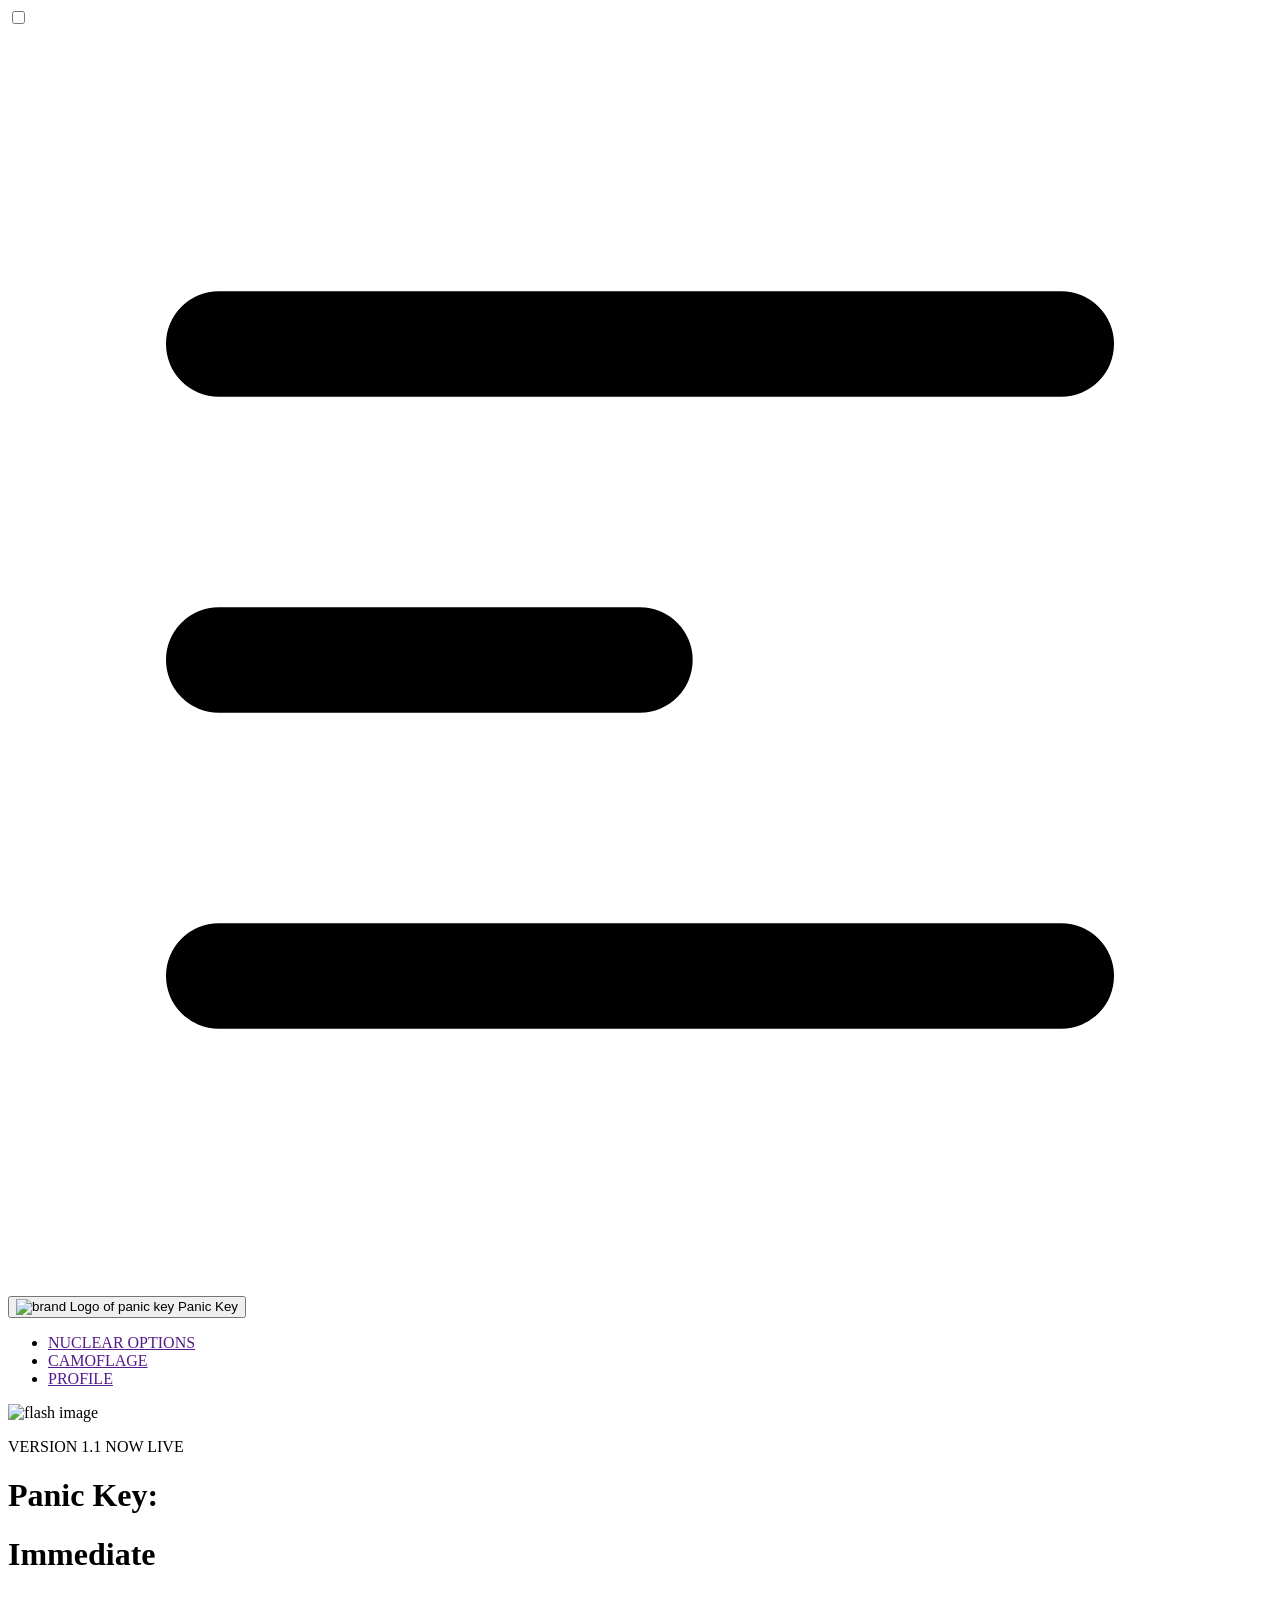
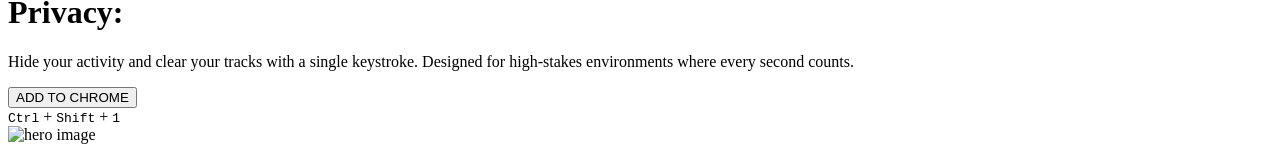
==== abba-nhi-maanenge-mvp/landingPage.html @ 58f5edda "landing page add" ====
<!DOCTYPE html>
<html lang="en">
<head>
    <meta charset="UTF-8">
    <meta name="viewport" content="width=device-width, initial-scale=1.0">
    <title>Abba Nhi Maanenge</title>
    <link rel="stylesheet" href="landing.css">
    <link rel="preconnect" href="https://fonts.googleapis.com">
<link rel="preconnect" href="https://fonts.gstatic.com" crossorigin>
<link href="https://fonts.googleapis.com/css2?family=Sekuya&display=swap" rel="stylesheet">
</head>
<body class="bg-white">
    <div class="max-lg:collapse bg-base-200  shadow-sm w-full ">
  <input id="navbar-1-toggle" class="peer hidden" type="checkbox" />
  <label for="navbar-1-toggle" class="fixed inset-0 hidden max-lg:peer-checked:block"></label>
  <div class="collapse-title navbar">
    <div class="navbar-start">
      <label for="navbar-1-toggle" class="btn btn-ghost lg:hidden">
        <svg xmlns="http://www.w3.org/2000/svg" class="h-5 w-5" fill="none" viewBox="0 0 24 24" stroke="currentColor"><path stroke-linecap="round" stroke-linejoin="round" stroke-width="2" d="M4 6h16M4 12h8m-8 6h16" /></svg>
      </label>
      <button class="btn btn-ghost text-xl text-[#E11D48]">
        <img src="./landingPageImage/shield.png" alt="brand Logo of panic key">
        Panic Key</button>
    </div>
    <div class="navbar-end hidden lg:flex">
      <ul class="menu menu-horizontal px-1">
        <li>
            <a href="">NUCLEAR OPTIONS</a>
        </li>
        <li>
            <a href="">CAMOFLAGE</a>
        </li>
        <li>
            <a href="">PROFILE</a>
        </li>
      </ul>
    </div>
  </div>
</div>

<!-- Hero Section -->

<div class="grid grid-cols-2 bg-base-200 p-6">
    <!-- first row -->
     <div class="flex flex-col gap-5 p-4">
         <div class="flex gap-5 bg-[#FFEDEC]  items-center rounded-full border border-[#FFB3B6] p-2 w-[35%]">
        <img src="./landingPageImage/flash.png" alt="flash image" width="15px">
        <p class="text-[#E11D48] font-extrabold text-xs tracking-widest">VERSION 1.1  NOW LIVE</p>
      </div>
       <div>
          <h1 class="text-7xl font-bold">Panic Key:</h1>
          <h1 class="text-7xl font-bold text-[#E11D48]">Immediate</h1>
          <h1 class="text-7xl font-bold text-[#E11D48]">Privacy:</h1>
        </div>
        <div class="w-[65%]">
            <p class="">
                Hide your activity and clear your tracks with a single keystroke. Designed for high-stakes environments where every second counts.
            </p>
        </div>
        <div class="flex gap-8">
            <button class="btn bg-[#E11D48] text-white p-6">ADD TO CHROME</button>
            <div class="flex items-center gap-4">
                <kbd class="kbd kbd-xl p-6 shadow-lg shadow-base-400">Ctrl</kbd>
                 +
                 <kbd class="kbd kbd-xl p-6 shadow-lg shadow-base-400">Shift</kbd>
                 +
                <kbd class="kbd kbd-xl p-6 shadow-lg shadow-base-400">1</kbd>
            </div>
        </div>
     </div>

     <!-- second row -->
     <div>
        <img src="./landingPageImage/stitch_panic_switcher/screen.png" alt="hero image">
     </div>
</div>


</body>
</html>
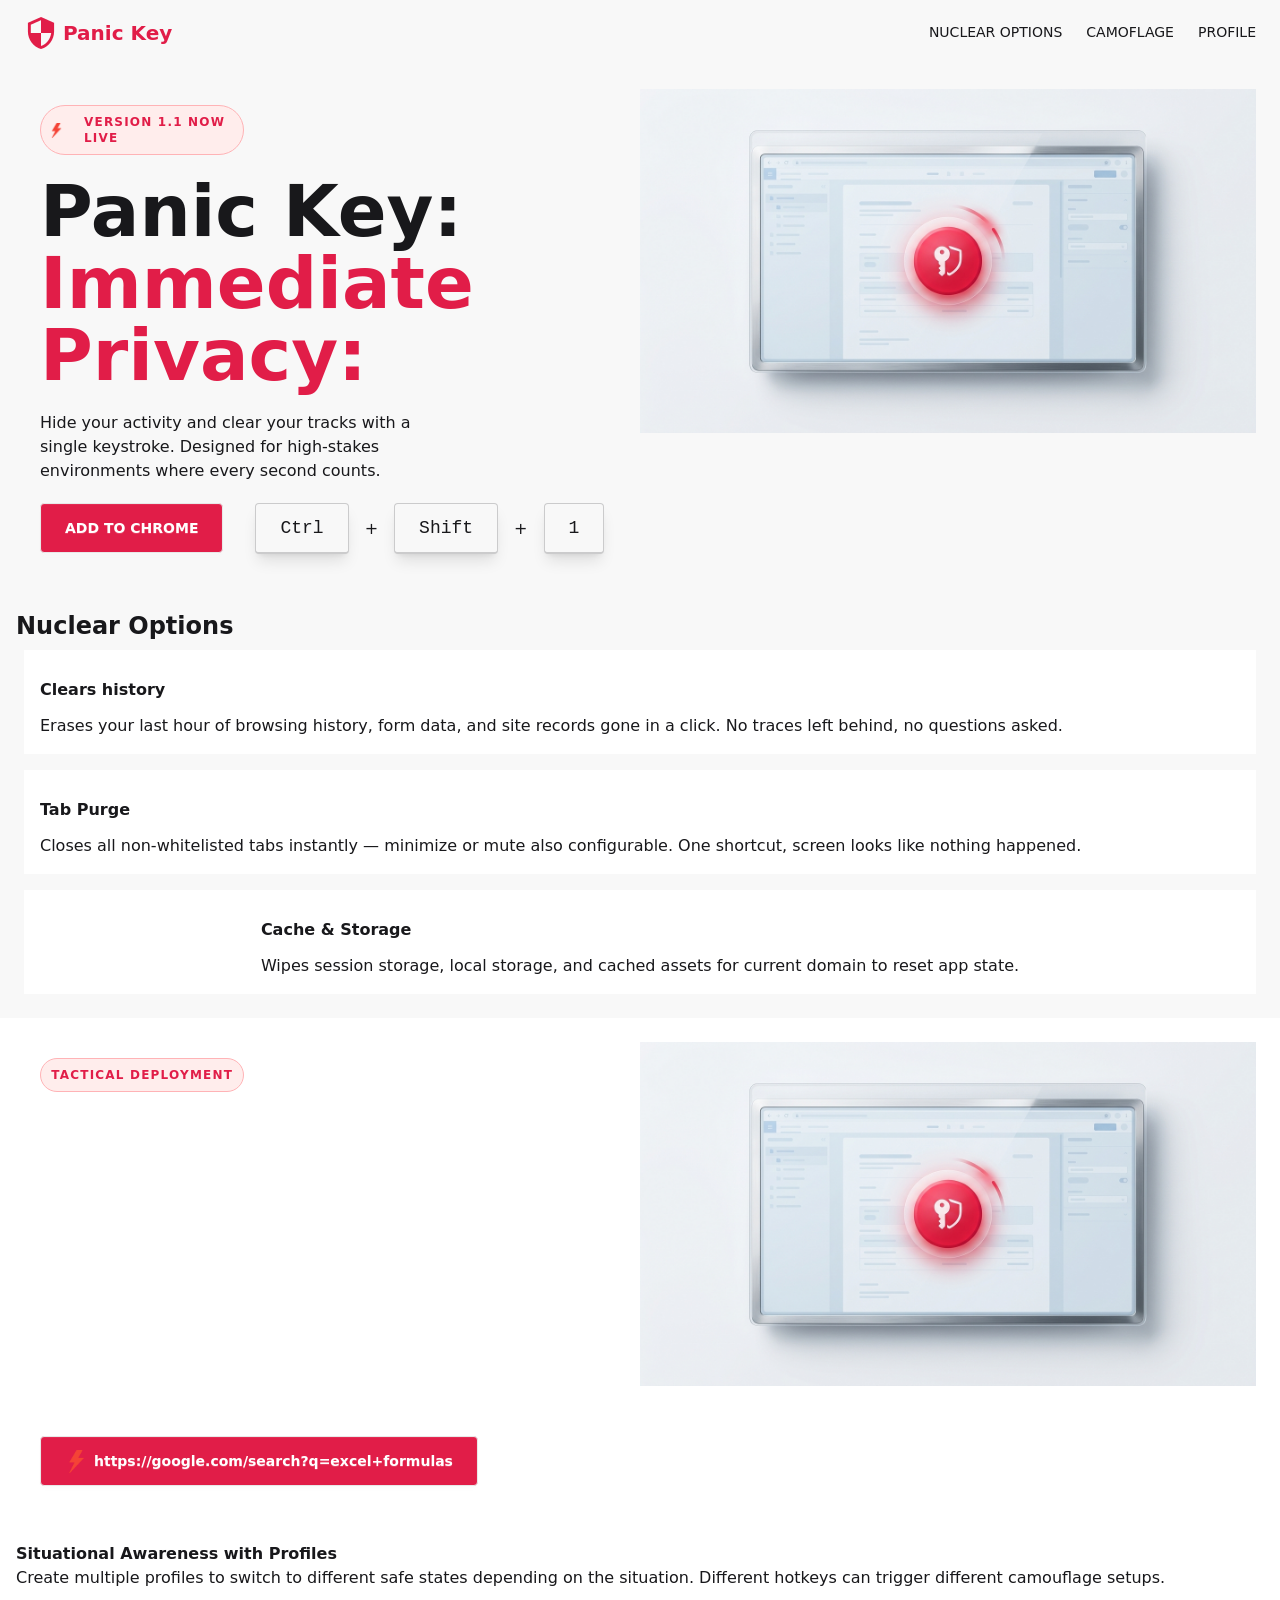
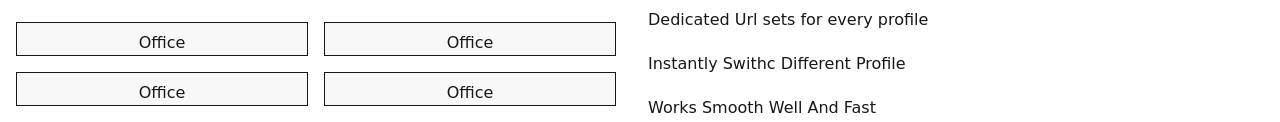
==== commit 47609a99: "landing page add" ====
--- a/abba-nhi-maanenge-mvp/landingPage.html
+++ b/abba-nhi-maanenge-mvp/landingPage.html
@@ -10,7 +10,7 @@
 <link href="https://fonts.googleapis.com/css2?family=Sekuya&display=swap" rel="stylesheet">
 </head>
 <body class="bg-white">
-    <div class="max-lg:collapse bg-base-200  shadow-sm w-full ">
+    <div class="max-lg:collapse bg-base-200 border-b border-[#BE0037]  shadow-sm w-full ">
   <input id="navbar-1-toggle" class="peer hidden" type="checkbox" />
   <label for="navbar-1-toggle" class="fixed inset-0 hidden max-lg:peer-checked:block"></label>
   <div class="collapse-title navbar">
@@ -75,6 +75,166 @@
      </div>
 </div>
 
+<!-- Nuclear Options section starts here -->
+
+<div class="bg-base-200  p-4">
+    <!-- first row -->
+     <div>
+        <h2 class="font-bold text-2xl">Nuclear Options</h2>
+     </div>
+ 
+     <!-- second row -->
+     <div class="grid grid-cols-3 p-2 gap-4">
+        <!-- row items -->
+         
+        <div class="flex  items-center bg-white border-[#FFB3B6] border-2
+                      p-4">
+            <!-- centered align container -->
+             <div id="centerbox" class="flex flex-col gap-3">
+                <!-- item image -->
+                <div>
+                    <img src="./landingPageImage/history.png" alt="">
+                </div>
+                <!-- option tagline -->
+                <div class="font-semibold">Clears history</div>
+                <!-- option tagline description -->
+                 <div>
+                   Erases your last hour of browsing  history, form data, and site records  gone in a click. No traces left behind, no questions asked.
+                 </div>
+             </div>
+
+             
+            </div>
+
+             <div class="flex  items-center bg-white border-[#FFB3B6] border-2
+                      p-4">
+            <!-- centered align container -->
+             <div id="centerbox" class="flex flex-col gap-3">
+                <!-- item image -->
+                <div>
+                    <img src="./landingPageImage/eradicate.png" alt="">
+                </div>
+                <!-- option tagline -->
+                <div class="font-semibold">Tab Purge</div>
+                <!-- option tagline description -->
+                 <div>
+                 Closes all non-whitelisted tabs instantly — minimize or mute also configurable.
+                 One shortcut, screen looks like nothing happened.
+                 </div>
+             </div>
+
+             
+            </div>
+
+             <div class="flex justify-center items-center bg-white border-[#FFB3B6] border-2
+                      p-4">
+            <!-- centered align container -->
+             <div id="centerbox" class="flex flex-col gap-3">
+                <!-- item image -->
+                <div>
+                    <img src="./landingPageImage/data-cleaning (1).png" alt="">
+                </div>
+                <!-- option tagline -->
+                <div class="font-semibold">Cache & Storage</div>
+                <!-- option tagline description -->
+                 <div>
+                   Wipes session storage, local storage, and cached assets for current domain to reset app state.
+                 </div>
+             </div>
+
+             
+            </div>
+
+     </div>
+</div>
+
+
+<!-- another section -->
+
+<div class="grid grid-cols-2 bg-black p-6">
+    <!-- first row -->
+     <div class="flex flex-col gap-5 p-4">
+         <div class="flex gap-5 bg-[#FFEDEC] justify-center  items-center rounded-full border border-[#FFB3B6] p-2 w-[35%]">
+        <p class="text-[#E11D48] font-extrabold text-xs tracking-widest">TACTICAL DEPLOYMENT</p>
+      </div>
+       <div>
+          <h1 class="text-7xl font-bold text-white">Camouflage Mode</h1>
+          </div>
+        <div class="w-[65%]">
+            <p class="text-white text-xl -tracking-tight">
+               Instantly replaces your entire session with a pre-set 'Safe Profile'—educational sites, documentation, or news—masking the true intent of your session in milliseconds.
+            </p>
+        </div>
+        <div class="flex gap-8">
+            <button class="btn bg-[#E11D48] text-white p-6">
+                <img src="./landingPageImage/flash.png" alt="" width="23px">
+                <p>https://google.com/search?q=excel+formulas</p>
+            </button>
+        </div>
+     </div>
+
+     <!-- second row -->
+     <div>
+        <img src="./landingPageImage/stitch_panic_switcher/screen.png" alt="hero image">
+     </div>
+</div>
+
+
+<!-- swithc to different profile -->
+
+<div class="p-4">
+    <h1 class="text-4xl font-semibold">Situational Awareness with Profiles</h1>
+    <p>Create multiple profiles to switch to different safe states depending on the situation. Different hotkeys can trigger different camouflage setups.</p>
+</div>
+
+<!-- main grid -->
+<div class="grid grid-cols-2 gap-4 bg-gray-500">
+    <!-- first row -->
+    <div class="grid grid-cols-2 gap-4 p-4">
+       
+        <!-- item one -->
+         <div class="flex justify-center items-center bg-base-200 border border-base-400 h-52">
+            <div class="flex flex-col gap-2">
+                <img src="./landingPageImage/eradicate.png" alt="">
+                <p>Office</p>
+            </div>
+         </div>
+
+
+           <div class="flex justify-center items-center bg-base-200 border border-base-400">
+            <div class="flex flex-col gap-2">
+                <img src="./landingPageImage/eradicate.png" alt="">
+                <p>Office</p>
+            </div>
+         </div>
+
+
+           <div class="flex justify-center items-center bg-base-200 border border-base-400 h-52">
+            <div class="flex flex-col gap-2">
+                <img src="./landingPageImage/eradicate.png" alt="">
+                <p>Office</p>
+            </div>
+         </div>
+
+
+           <div class="flex justify-center items-center bg-base-200 border border-base-400">
+            <div class="flex flex-col gap-2">
+                <img src="./landingPageImage/eradicate.png" alt="">
+                <p>Office</p>
+            </div>
+         </div>
+
+    </div>
+
+    <!-- second row -->
+     <div class="flex flex-col justify-center">
+        <div class="flex flex-col gap-5">
+           <p>Dedicated Url sets for every profile</p>
+           <p>Instantly Swithc Different Profile</p>
+           <p>Works Smooth Well And Fast</p>
+        </div>
+     </div>
+</div>
 
 </body>
 </html>
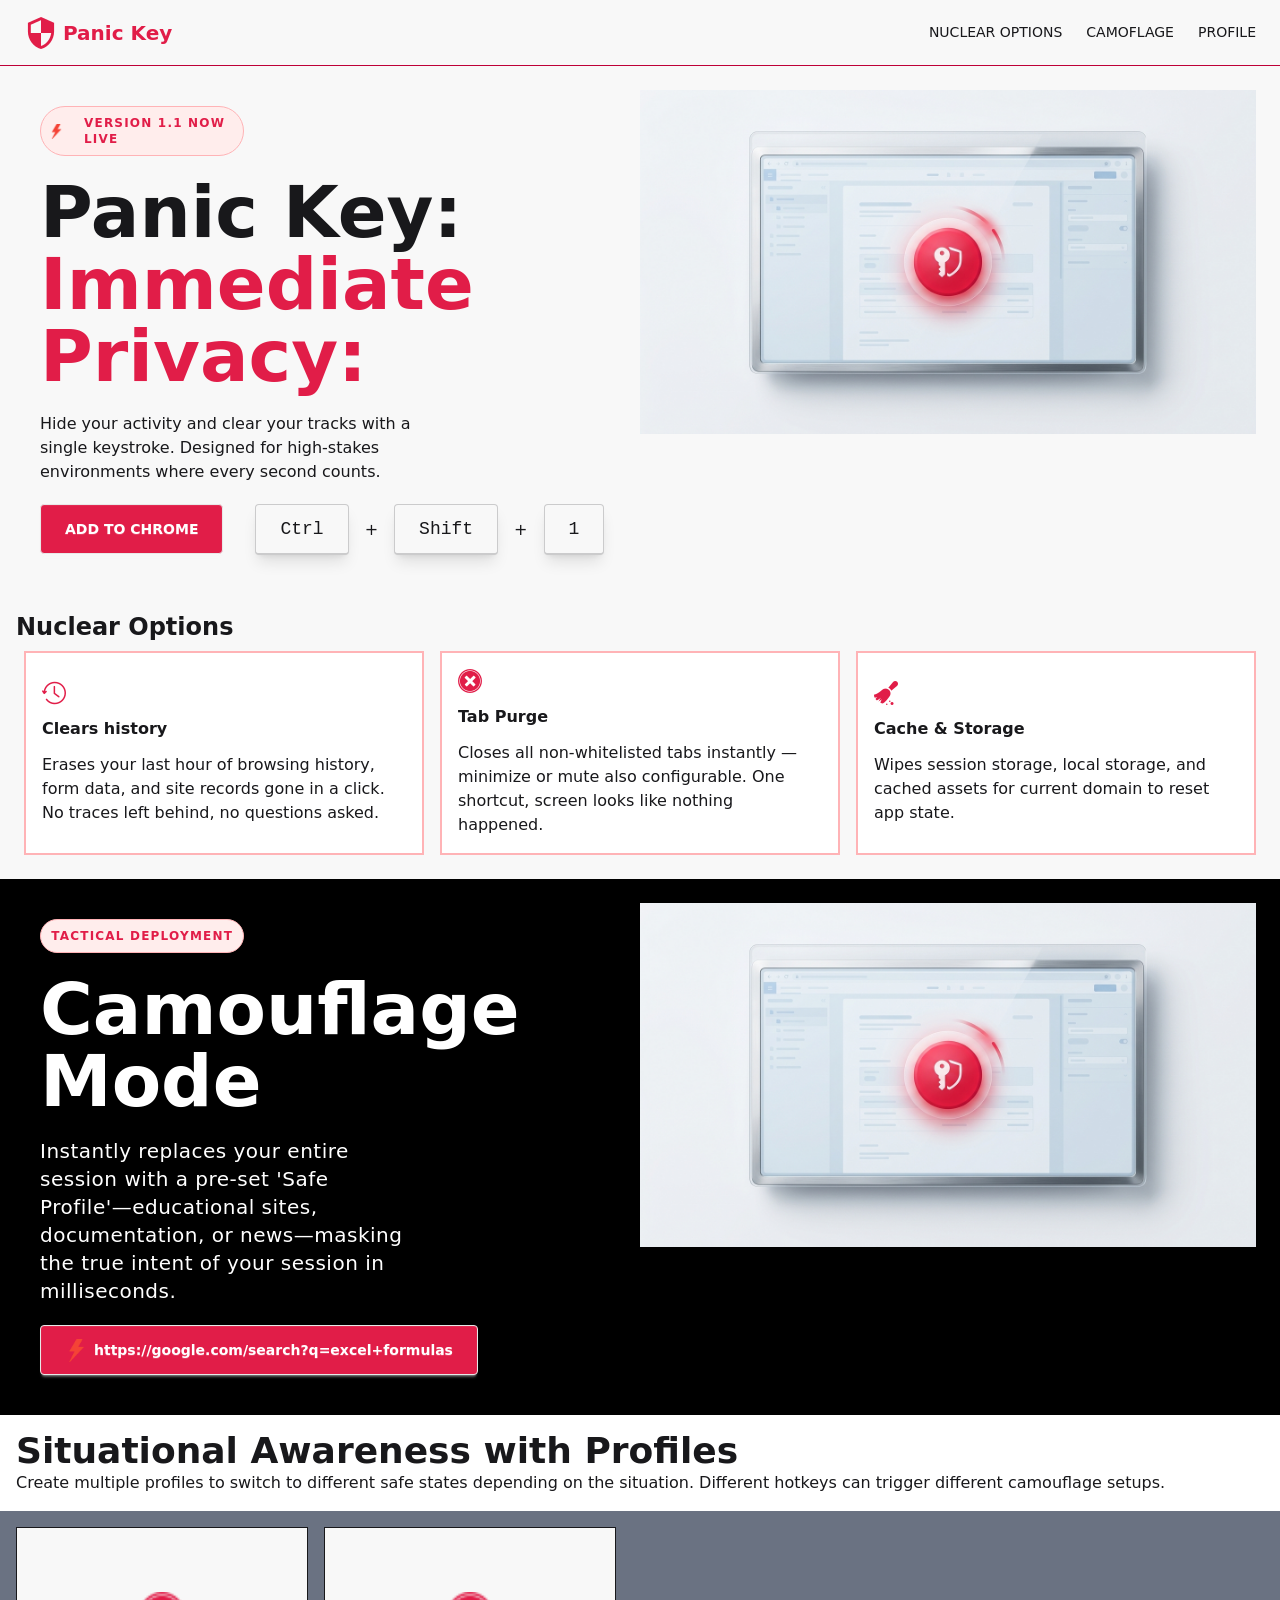
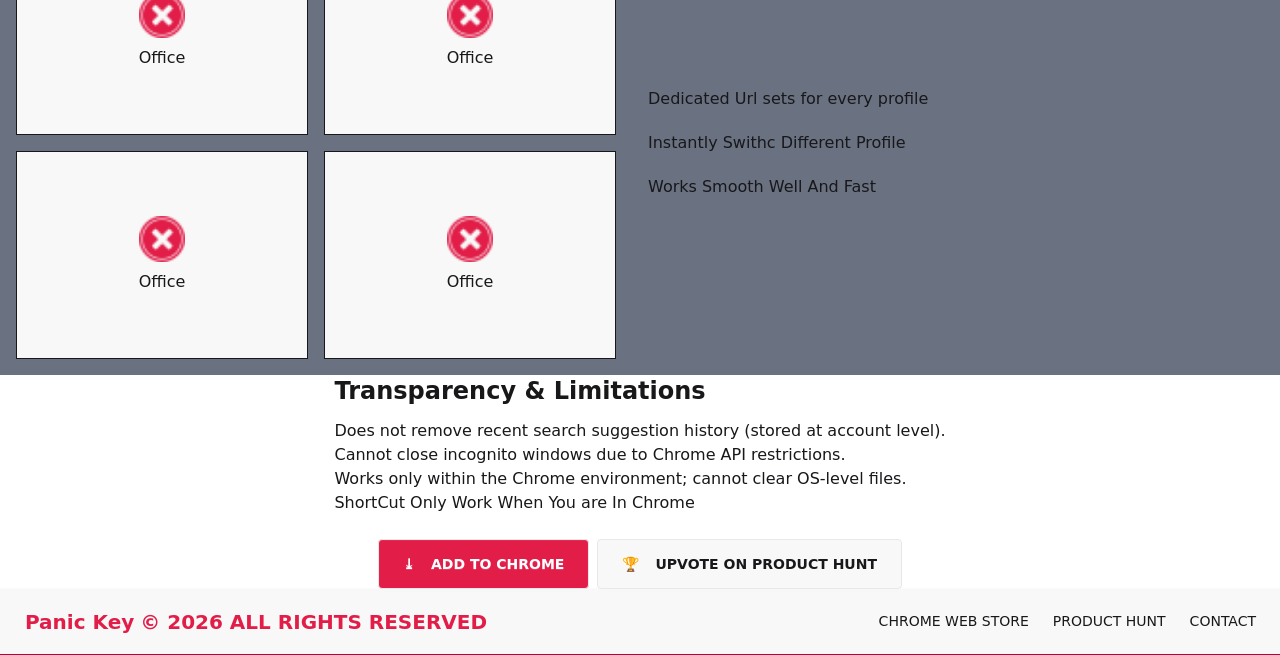
==== commit 1cb3a6fb: "All section Add" ====
--- a/abba-nhi-maanenge-mvp/landingPage.html
+++ b/abba-nhi-maanenge-mvp/landingPage.html
@@ -44,7 +44,7 @@
     <!-- first row -->
      <div class="flex flex-col gap-5 p-4">
          <div class="flex gap-5 bg-[#FFEDEC]  items-center rounded-full border border-[#FFB3B6] p-2 w-[35%]">
-        <img src="./landingPageImage/flash.png" alt="flash image" width="15px">
+        <img src="./landingPageImage/flash.png" class="animate-bounce" alt="flash image" width="15px">
         <p class="text-[#E11D48] font-extrabold text-xs tracking-widest">VERSION 1.1  NOW LIVE</p>
       </div>
        <div>
@@ -60,11 +60,11 @@
         <div class="flex gap-8">
             <button class="btn bg-[#E11D48] text-white p-6">ADD TO CHROME</button>
             <div class="flex items-center gap-4">
-                <kbd class="kbd kbd-xl p-6 shadow-lg shadow-base-400">Ctrl</kbd>
+                <kbd class="kbd kbd-xl p-6 shadow-lg shadow-base-400 animate-pulse">Ctrl</kbd>
                  +
-                 <kbd class="kbd kbd-xl p-6 shadow-lg shadow-base-400">Shift</kbd>
+                 <kbd class="kbd kbd-xl p-6 shadow-lg shadow-base-400 animate-bounce">Shift</kbd>
                  +
-                <kbd class="kbd kbd-xl p-6 shadow-lg shadow-base-400">1</kbd>
+                <kbd class="kbd kbd-xl p-6 shadow-lg shadow-base-400 animate-pulse">1</kbd>
             </div>
         </div>
      </div>
@@ -236,5 +236,71 @@
      </div>
 </div>
 
+<!-- swithc to different profile section ends here -->
+
+<!-- limitation section starts here -->
+<div class="flex justify-center items-center p-20 border-l-7 border-[#E11D48]">
+  <div class="flex flex-col gap-3">
+    <!-- first row heading -->
+     <h1 class="text-2xl font-extrabold">Transparency & Limitations</h1>
+     <ul class="flex flex-col gap-7">
+        <li>Does not remove recent search suggestion history (stored at account level).</li>
+        <li>Cannot close incognito windows due to Chrome API restrictions.</li>
+        <li>Works only within the Chrome environment; cannot clear OS-level files.</li>
+        <li>ShortCut Only Work When You are In Chrome</li>
+     </ul>
+  </div>
+</div>
+
+<!-- end of limitation section now from here -->
+
+<!-- start of platform display section -->
+<div class="flex justify-center items-center p-20 bg-[#000000]">
+  <div class="flex flex-col gap-11">
+    <!-- first row heading -->
+     <h1 class="text-5xl font-extrabold text-white">Ready To Secure Your Session</h1>
+     <div class="flex gap-2 justify-center">
+            <button class="btn bg-[#E11D48] text-white p-6 flex gap-4 border"> 
+                 <p class="animate-bounce">&#x2913</p>
+                ADD TO CHROME</button>
+            <button class="btn btn-primary p-6 flex gap-4"> 
+                 <p class="animate-bounce">&#127942</p>
+                UPVOTE ON PRODUCT HUNT</button>
+     </div>
+  </div>
+</div>
+
+
+<!-- copy right section -->
+   <div class="max-lg:collapse bg-base-200 border-b border-[#BE0037]  shadow-sm w-full ">
+  <input id="navbar-1-toggle" class="peer hidden" type="checkbox" />
+  <label for="navbar-1-toggle" class="fixed inset-0 hidden max-lg:peer-checked:block"></label>
+  <div class="collapse-title navbar">
+    <div class="navbar-start">
+      <label for="navbar-1-toggle" class="btn btn-ghost lg:hidden">
+        <svg xmlns="http://www.w3.org/2000/svg" class="h-5 w-5" fill="none" viewBox="0 0 24 24" stroke="currentColor"><path stroke-linecap="round" stroke-linejoin="round" stroke-width="2" d="M4 6h16M4 12h8m-8 6h16" /></svg>
+      </label>
+      <button class="btn btn-ghost text-xl text-[#E11D48]">
+        Panic Key
+    <p>&#169 2026 ALL RIGHTS RESERVED</p>
+    </button>
+    </div>
+    <div class="navbar-end hidden lg:flex">
+      <ul class="menu menu-horizontal px-1">
+        <li>
+            <a href="">CHROME WEB STORE</a>
+        </li>
+        <li>
+            <a href="">PRODUCT HUNT</a>
+        </li>
+        <li>
+            <a href="mailto:focusdreammern@gmail.com">CONTACT</a>
+        </li>
+      </ul>
+    </div>
+  </div>
+</div>
+
+ 
 </body>
 </html>
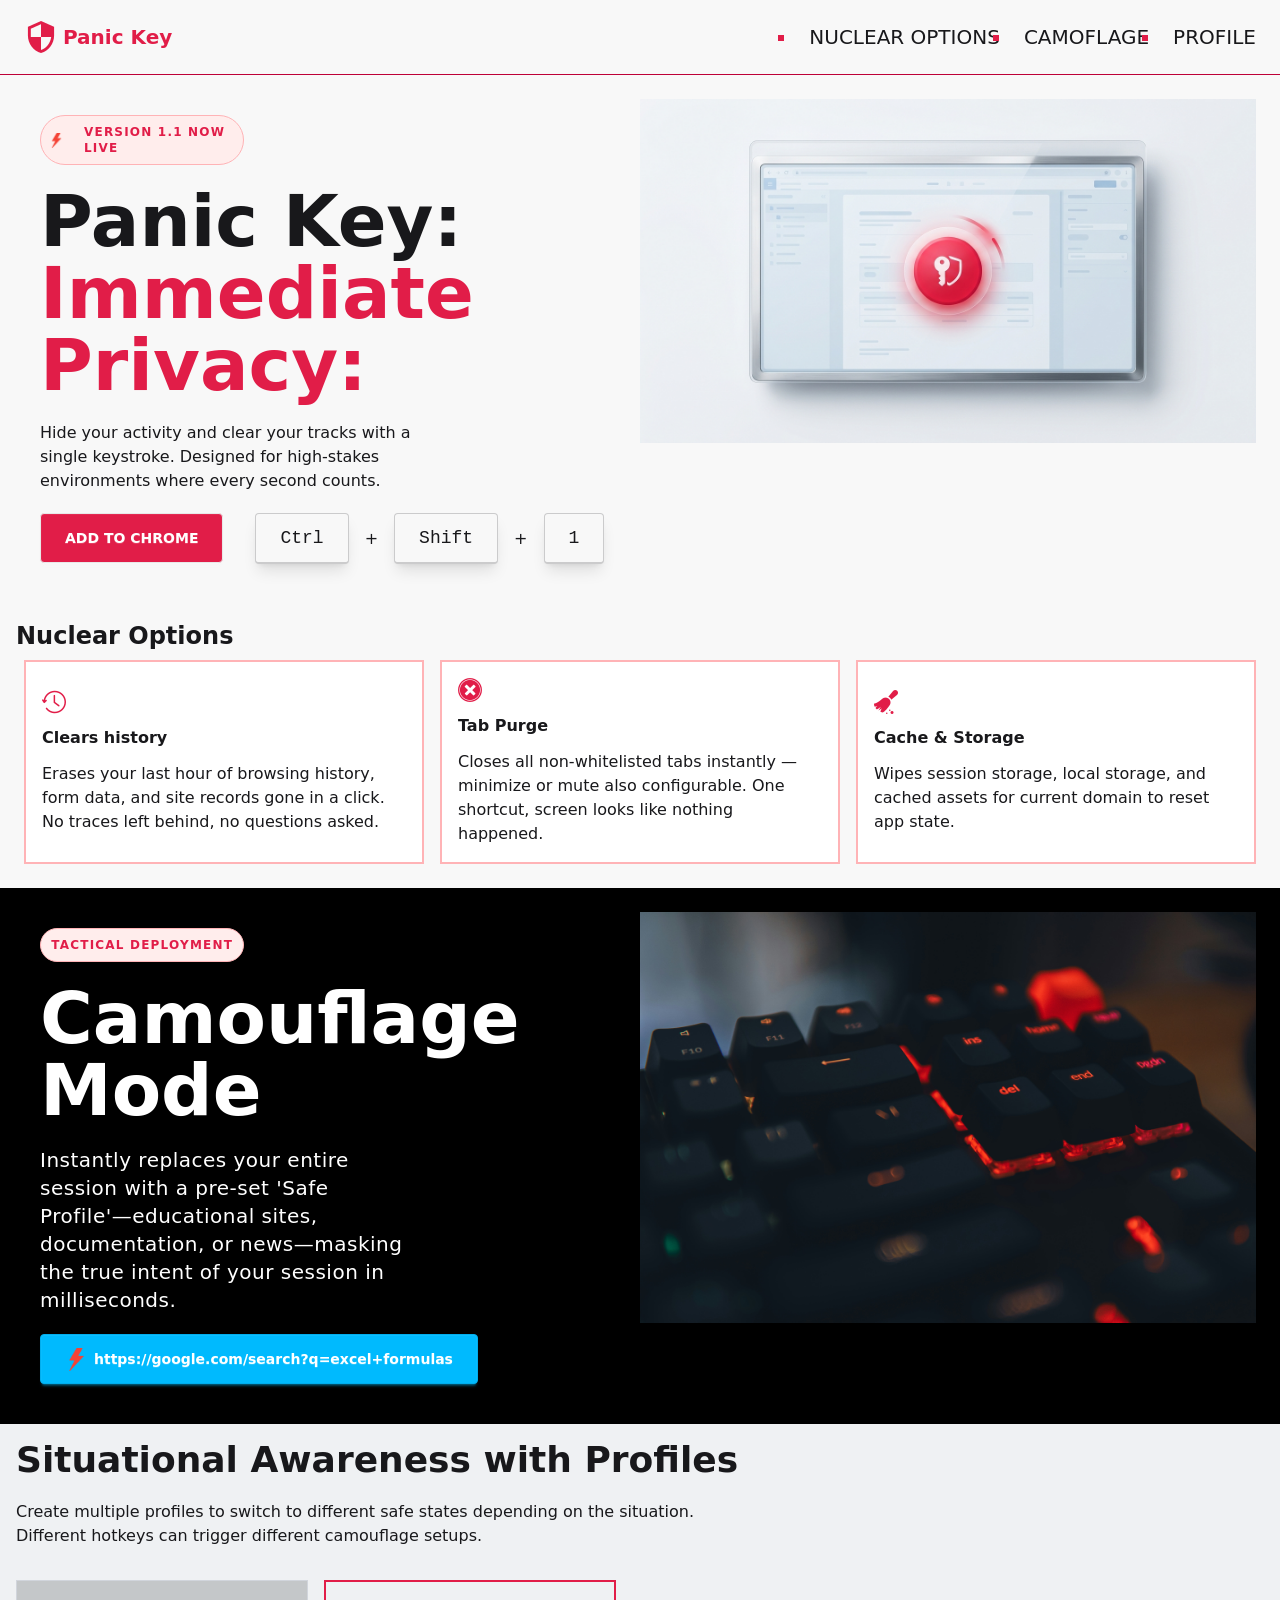
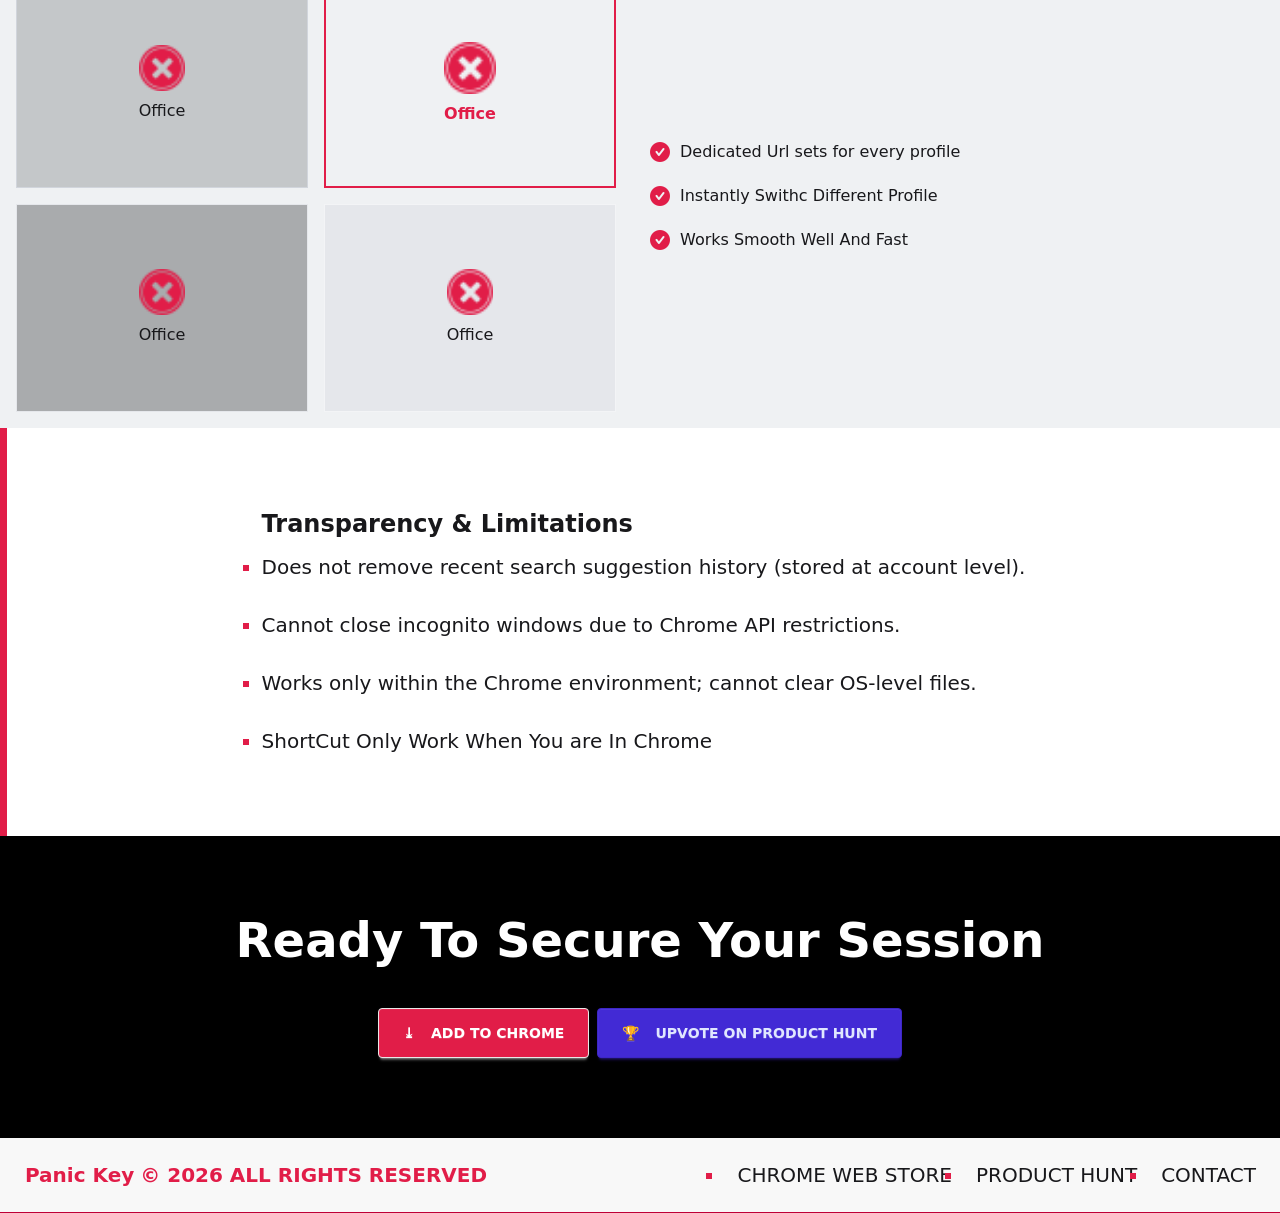
==== commit ccc28da4: "landing page updated" ====
--- a/abba-nhi-maanenge-mvp/landingPage.html
+++ b/abba-nhi-maanenge-mvp/landingPage.html
@@ -9,7 +9,7 @@
 <link rel="preconnect" href="https://fonts.gstatic.com" crossorigin>
 <link href="https://fonts.googleapis.com/css2?family=Sekuya&display=swap" rel="stylesheet">
 </head>
-<body class="bg-white">
+<body class="bg-white scroll-smooth">
     <div class="max-lg:collapse bg-base-200 border-b border-[#BE0037]  shadow-sm w-full ">
   <input id="navbar-1-toggle" class="peer hidden" type="checkbox" />
   <label for="navbar-1-toggle" class="fixed inset-0 hidden max-lg:peer-checked:block"></label>
@@ -25,13 +25,13 @@
     <div class="navbar-end hidden lg:flex">
       <ul class="menu menu-horizontal px-1">
         <li>
-            <a href="">NUCLEAR OPTIONS</a>
-        </li>
-        <li>
-            <a href="">CAMOFLAGE</a>
-        </li>
-        <li>
-            <a href="">PROFILE</a>
+            <a href="#nuclear">NUCLEAR OPTIONS</a>
+        </li>
+        <li>
+            <a href="#camoflage">CAMOFLAGE</a>
+        </li>
+        <li>
+            <a href="#profile">PROFILE</a>
         </li>
       </ul>
     </div>
@@ -77,7 +77,7 @@
 
 <!-- Nuclear Options section starts here -->
 
-<div class="bg-base-200  p-4">
+<div class="bg-base-200  p-4" id="nuclear">
     <!-- first row -->
      <div>
         <h2 class="font-bold text-2xl">Nuclear Options</h2>
@@ -151,7 +151,7 @@
 
 <!-- another section -->
 
-<div class="grid grid-cols-2 bg-black p-6">
+<div class="grid grid-cols-2 bg-black p-6" id="camoflage">
     <!-- first row -->
      <div class="flex flex-col gap-5 p-4">
          <div class="flex gap-5 bg-[#FFEDEC] justify-center  items-center rounded-full border border-[#FFB3B6] p-2 w-[35%]">
@@ -166,7 +166,7 @@
             </p>
         </div>
         <div class="flex gap-8">
-            <button class="btn bg-[#E11D48] text-white p-6">
+            <button class="btn btn-info text-white p-6">
                 <img src="./landingPageImage/flash.png" alt="" width="23px">
                 <p>https://google.com/search?q=excel+formulas</p>
             </button>
@@ -175,25 +175,25 @@
 
      <!-- second row -->
      <div>
-        <img src="./landingPageImage/stitch_panic_switcher/screen.png" alt="hero image">
+        <img src="./landingPageImage/michelle-ding-c7yBhz9XTIs-unsplash.jpg" alt="hero image">
      </div>
 </div>
 
 
 <!-- swithc to different profile -->
 
-<div class="p-4">
+<div class="p-4 bg-[#EFF1F3] flex gap-5 flex-col" id="profile">
     <h1 class="text-4xl font-semibold">Situational Awareness with Profiles</h1>
-    <p>Create multiple profiles to switch to different safe states depending on the situation. Different hotkeys can trigger different camouflage setups.</p>
+    <p>Create multiple profiles to switch to different safe states depending on the situation. <br> Different hotkeys can trigger different camouflage setups.</p>
 </div>
 
 <!-- main grid -->
-<div class="grid grid-cols-2 gap-4 bg-gray-500">
+<div class="grid grid-cols-2 gap-4 bg-[#EFF1F3]">
     <!-- first row -->
     <div class="grid grid-cols-2 gap-4 p-4">
        
         <!-- item one -->
-         <div class="flex justify-center items-center bg-base-200 border border-base-400 h-52">
+         <div class="flex justify-center items-center bg-[#C4C7C9] border border-gray-300 h-52">
             <div class="flex flex-col gap-2">
                 <img src="./landingPageImage/eradicate.png" alt="">
                 <p>Office</p>
@@ -201,7 +201,7 @@
          </div>
 
 
-           <div class="flex justify-center items-center bg-base-200 border border-base-400">
+           <div class="flex justify-center items-center border-2 text-[#E11D48] font-semibold border-[#E11D48]">
             <div class="flex flex-col gap-2">
                 <img src="./landingPageImage/eradicate.png" alt="">
                 <p>Office</p>
@@ -209,7 +209,7 @@
          </div>
 
 
-           <div class="flex justify-center items-center bg-base-200 border border-base-400 h-52">
+           <div class="flex justify-center items-center bg-[#A9ABAD] border border-gray-200 h-52">
             <div class="flex flex-col gap-2">
                 <img src="./landingPageImage/eradicate.png" alt="">
                 <p>Office</p>
@@ -217,7 +217,7 @@
          </div>
 
 
-           <div class="flex justify-center items-center bg-base-200 border border-base-400">
+           <div class="flex justify-center items-center bg-gray-200 border border-gray-100">
             <div class="flex flex-col gap-2">
                 <img src="./landingPageImage/eradicate.png" alt="">
                 <p>Office</p>
@@ -229,9 +229,15 @@
     <!-- second row -->
      <div class="flex flex-col justify-center">
         <div class="flex flex-col gap-5">
-           <p>Dedicated Url sets for every profile</p>
-           <p>Instantly Swithc Different Profile</p>
-           <p>Works Smooth Well And Fast</p>
+           <p class="flex gap-2">
+            <img src="./landingPageImage/checkmark.png" alt="checkmark image">
+            Dedicated Url sets for every profile</p>
+           <p class="flex gap-2">
+            <img src="./landingPageImage/checkmark.png" alt="checkmark image">
+            Instantly Swithc Different Profile</p>
+           <p class="flex gap-2">
+            <img src="./landingPageImage/checkmark.png" alt="checkmark image">
+            Works Smooth Well And Fast</p>
         </div>
      </div>
 </div>
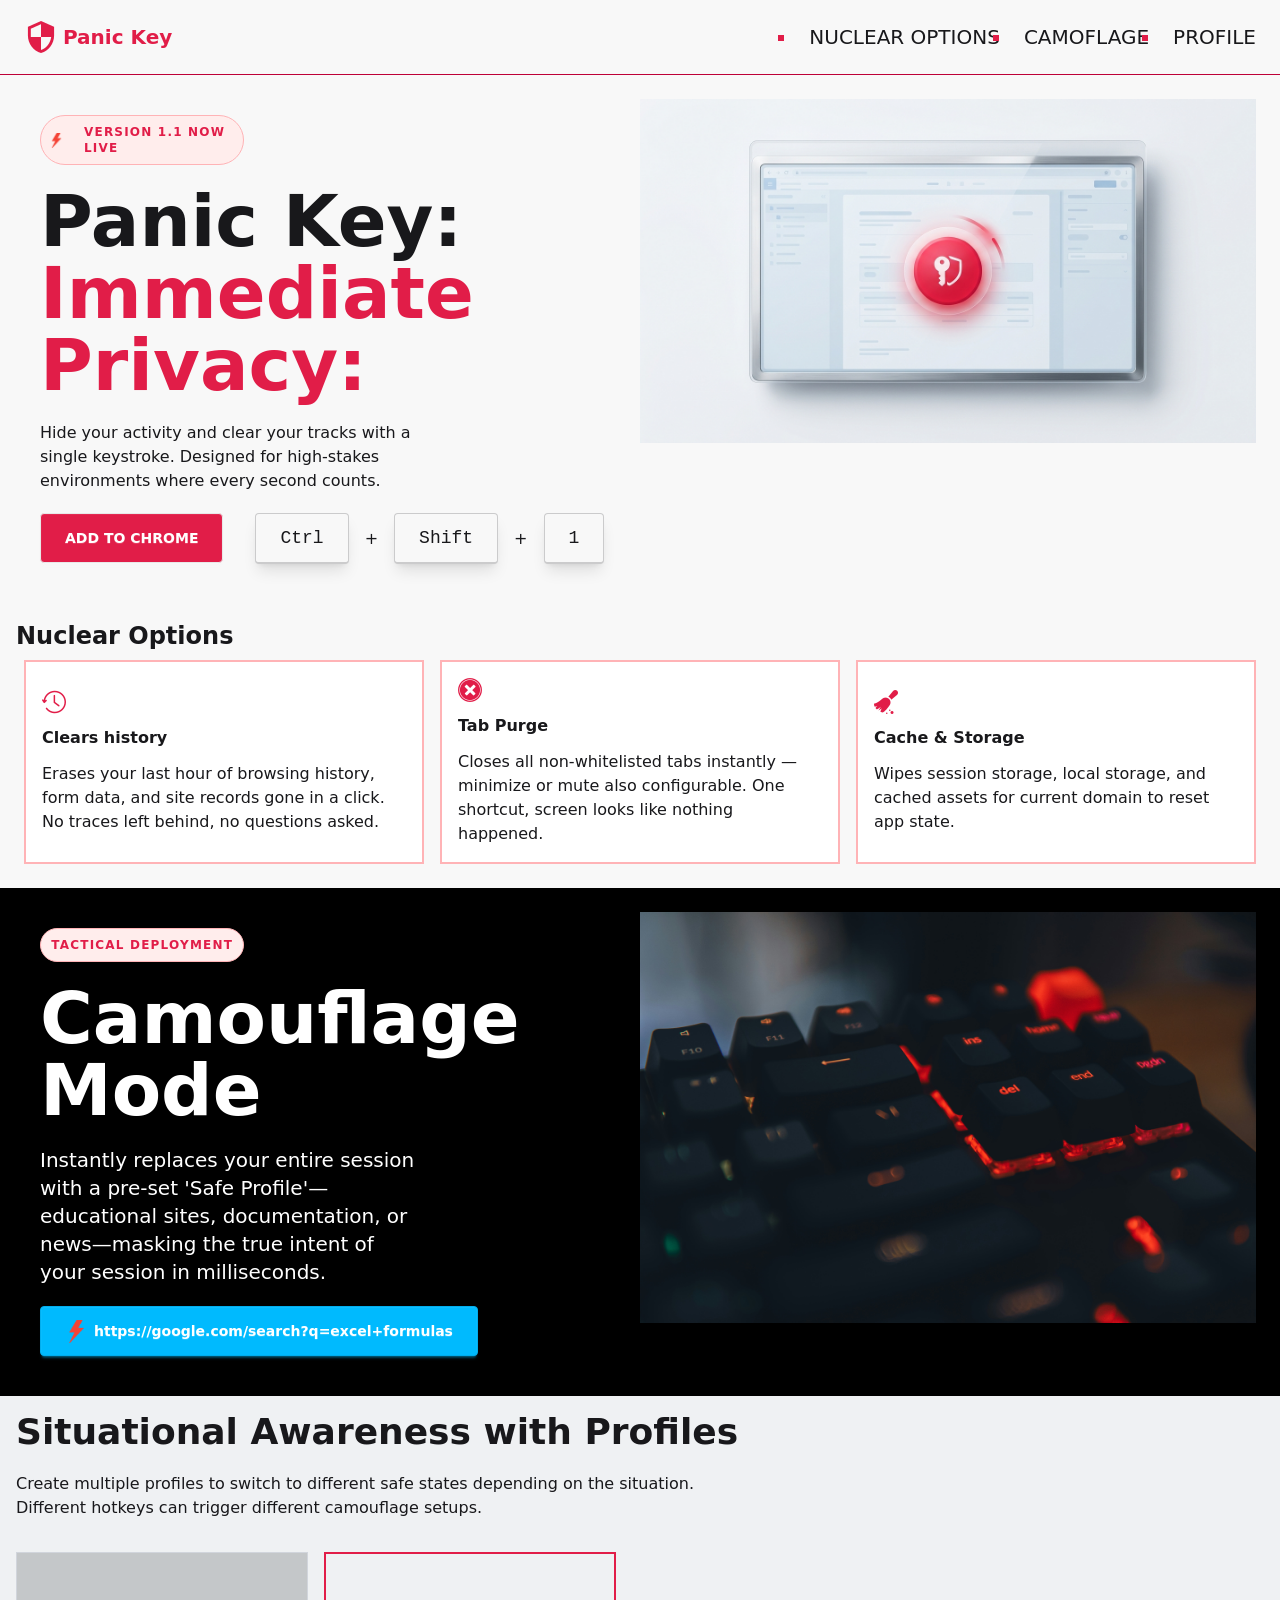
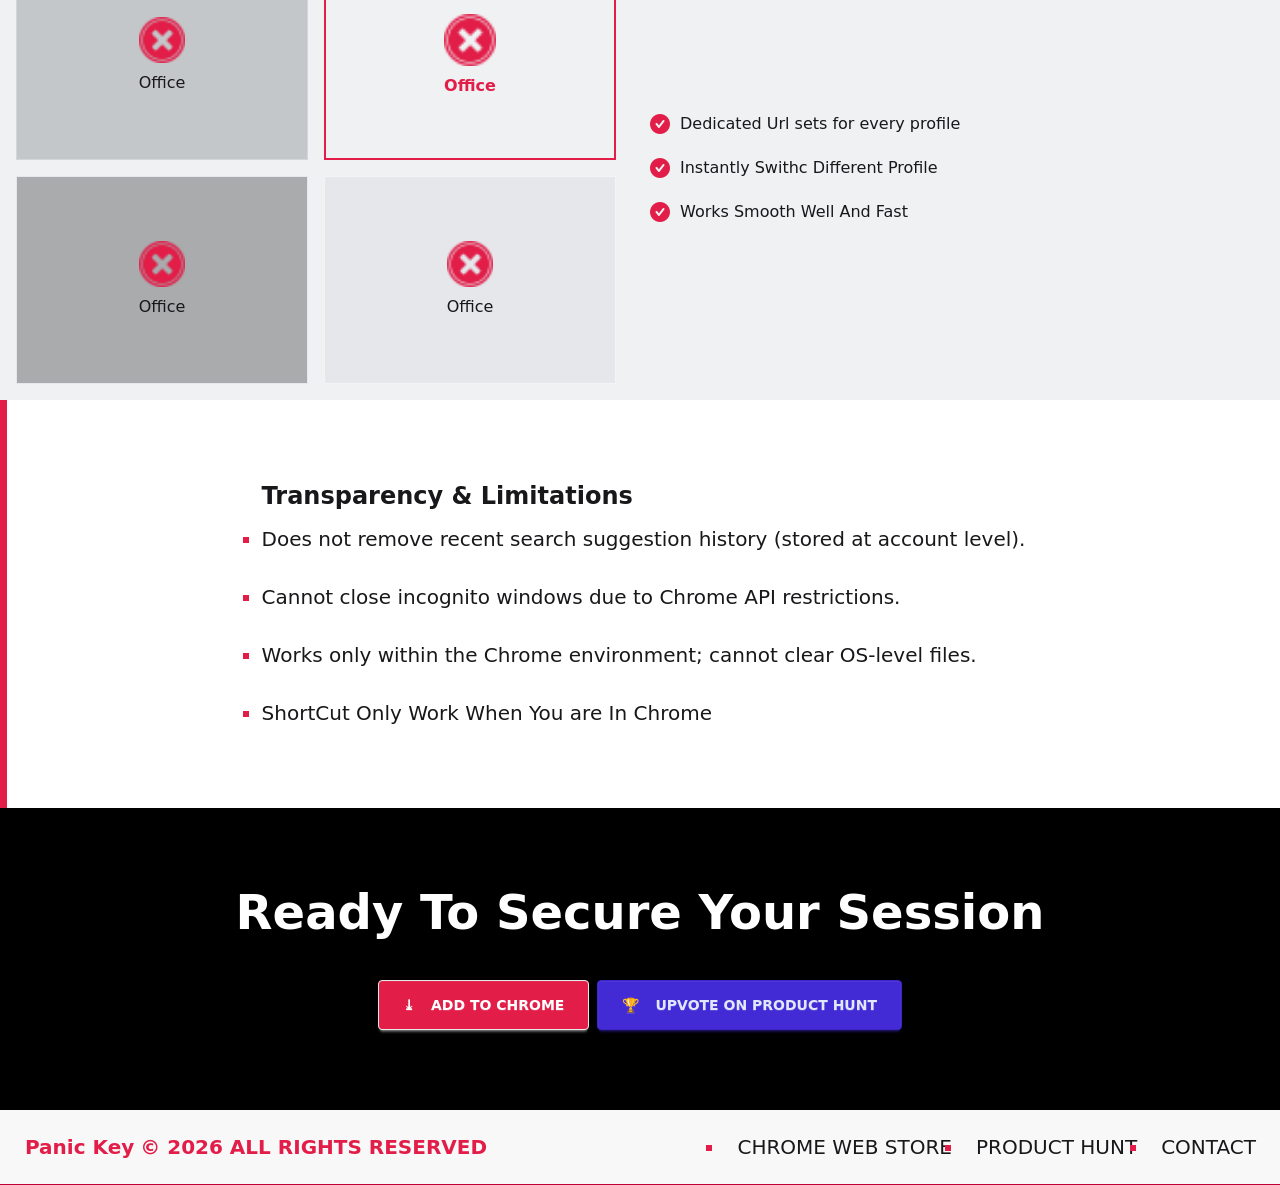
==== commit 951a0ffd: "tailwind class fix" ====
--- a/abba-nhi-maanenge-mvp/landingPage.html
+++ b/abba-nhi-maanenge-mvp/landingPage.html
@@ -161,7 +161,7 @@
           <h1 class="text-7xl font-bold text-white">Camouflage Mode</h1>
           </div>
         <div class="w-[65%]">
-            <p class="text-white text-xl -tracking-tight">
+            <p class="text-white text-xl tracking-tight">
                Instantly replaces your entire session with a pre-set 'Safe Profile'—educational sites, documentation, or news—masking the true intent of your session in milliseconds.
             </p>
         </div>
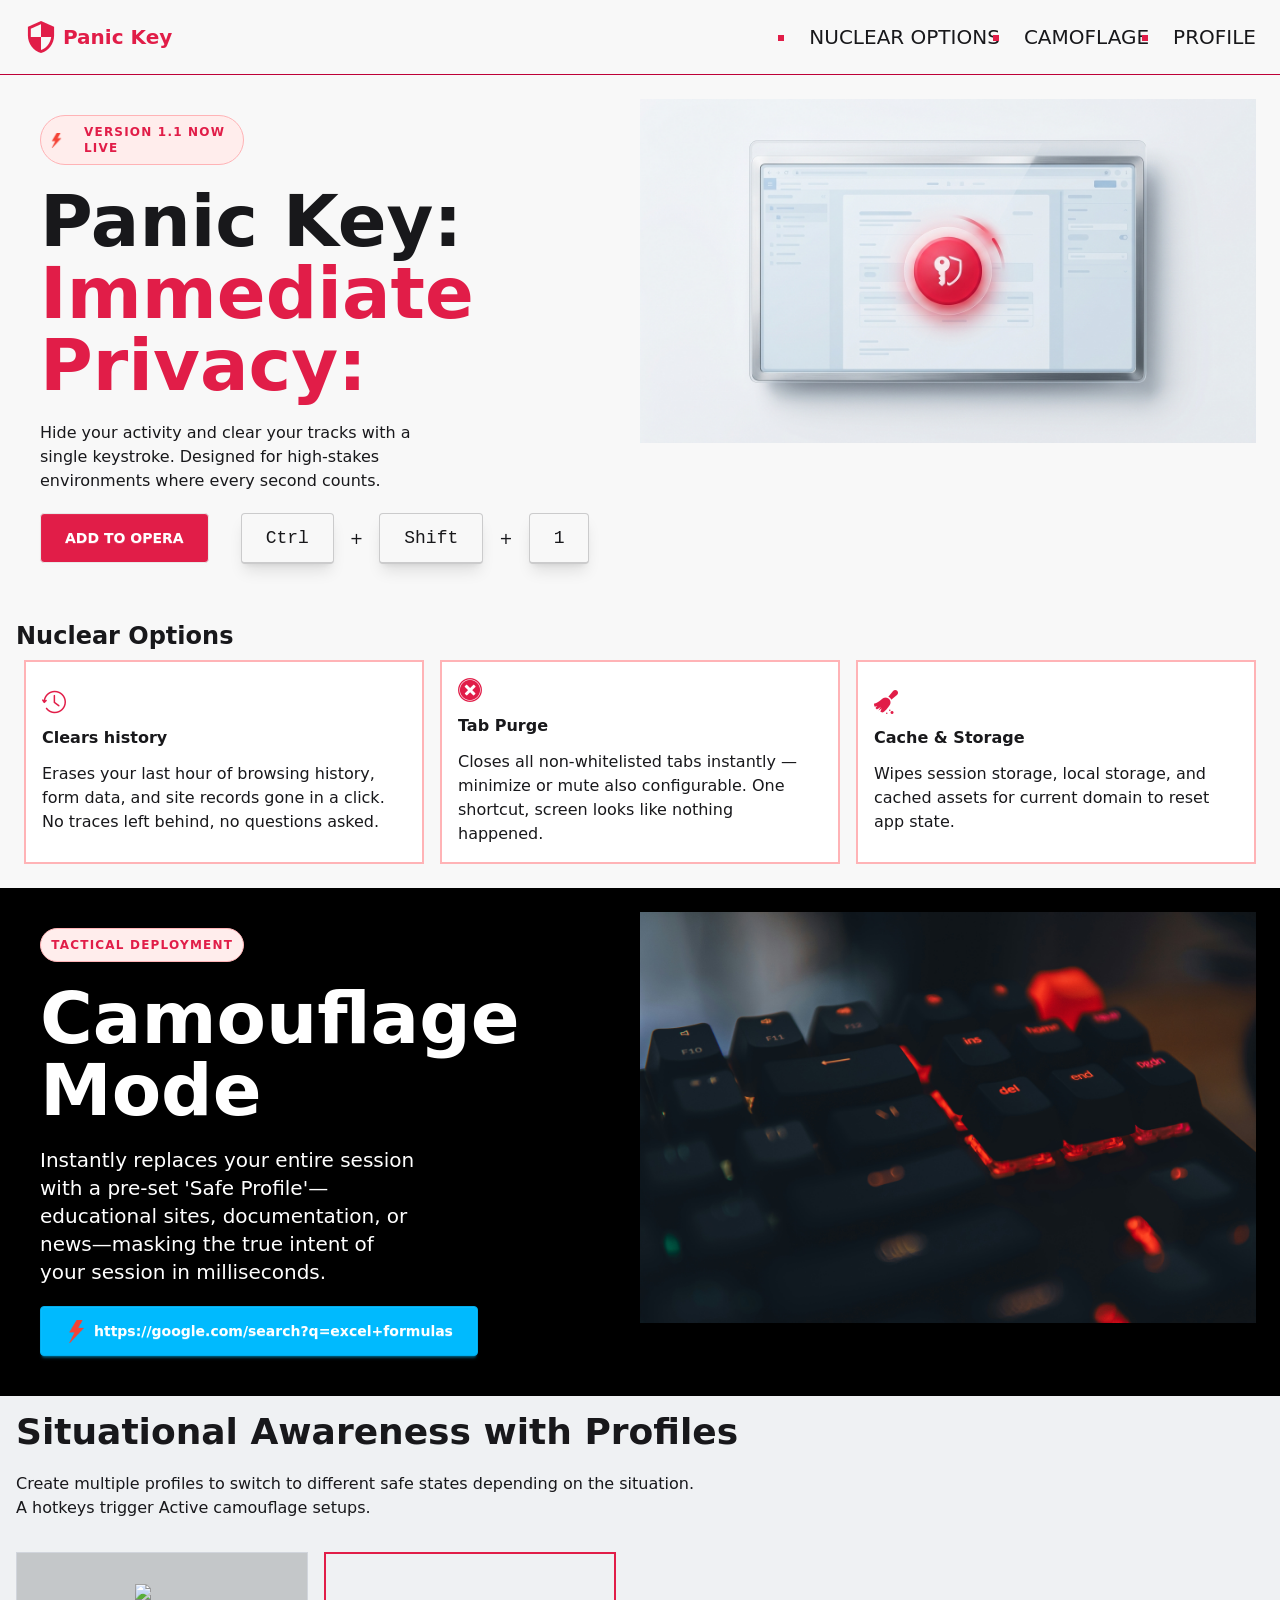
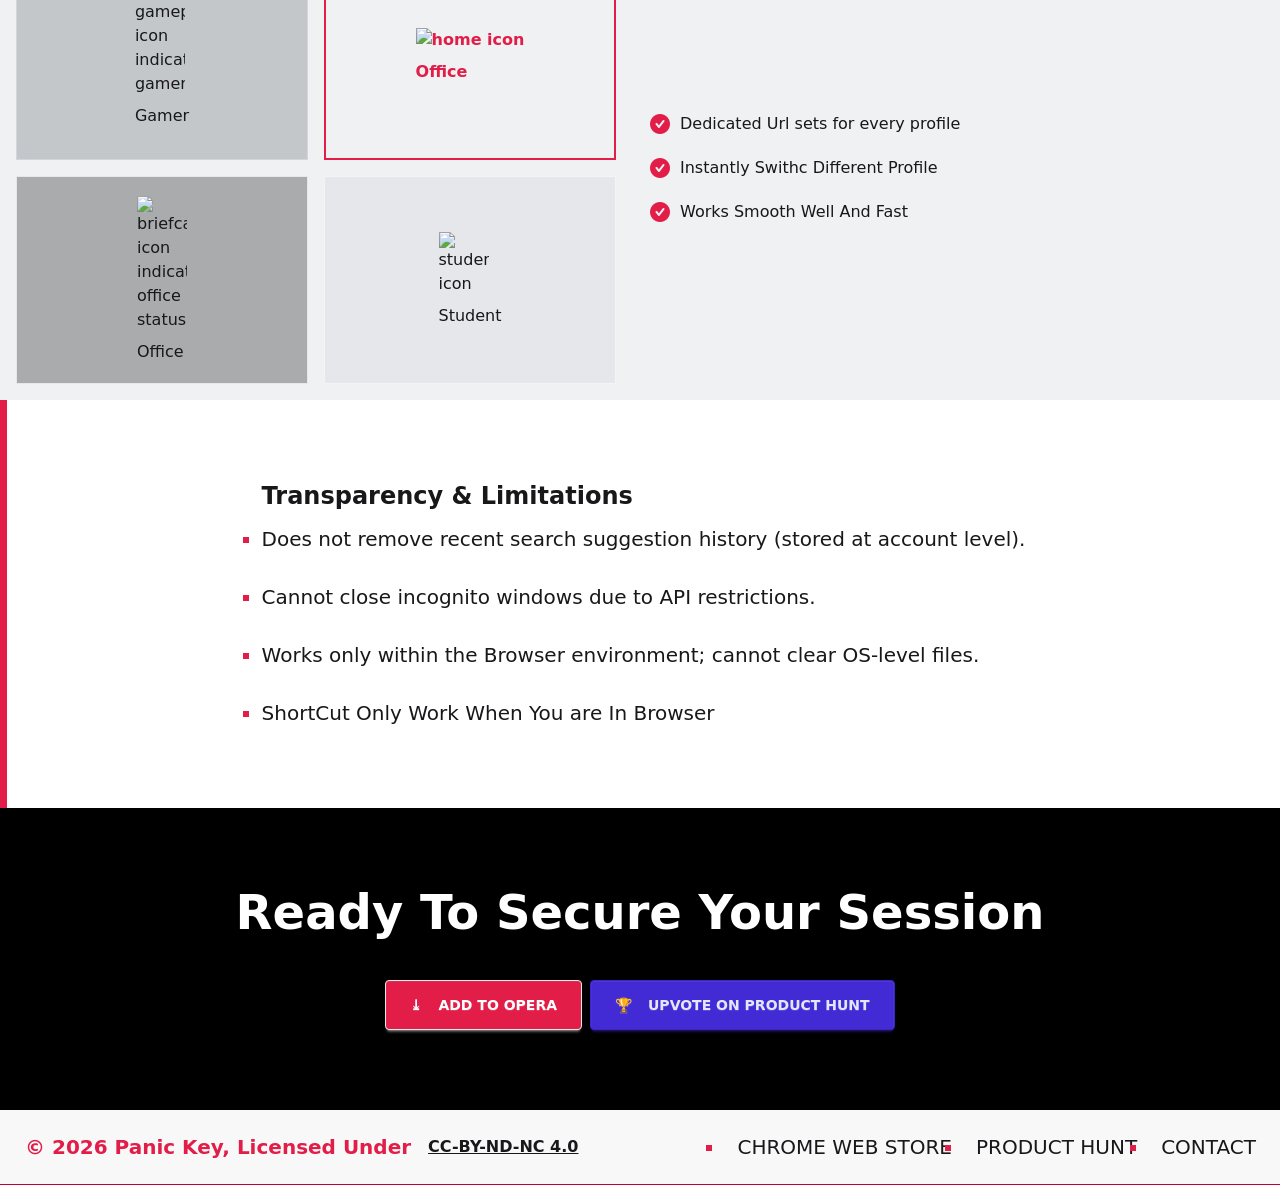
==== commit 5f04f6ec: "landing page update" ====
--- a/abba-nhi-maanenge-mvp/landingPage.html
+++ b/abba-nhi-maanenge-mvp/landingPage.html
@@ -58,7 +58,7 @@
             </p>
         </div>
         <div class="flex gap-8">
-            <button class="btn bg-[#E11D48] text-white p-6">ADD TO CHROME</button>
+            <button class="btn bg-[#E11D48] text-white p-6">ADD TO OPERA</button>
             <div class="flex items-center gap-4">
                 <kbd class="kbd kbd-xl p-6 shadow-lg shadow-base-400 animate-pulse">Ctrl</kbd>
                  +
@@ -166,7 +166,7 @@
             </p>
         </div>
         <div class="flex gap-8">
-            <button class="btn btn-info text-white p-6">
+            <button class="btn btn-info text-white p-6 cursor-auto">
                 <img src="./landingPageImage/flash.png" alt="" width="23px">
                 <p>https://google.com/search?q=excel+formulas</p>
             </button>
@@ -184,7 +184,7 @@
 
 <div class="p-4 bg-[#EFF1F3] flex gap-5 flex-col" id="profile">
     <h1 class="text-4xl font-semibold">Situational Awareness with Profiles</h1>
-    <p>Create multiple profiles to switch to different safe states depending on the situation. <br> Different hotkeys can trigger different camouflage setups.</p>
+    <p>Create multiple profiles to switch to different safe states depending on the situation. <br>A  hotkeys  trigger Active camouflage setups.</p>
 </div>
 
 <!-- main grid -->
@@ -195,15 +195,15 @@
         <!-- item one -->
          <div class="flex justify-center items-center bg-[#C4C7C9] border border-gray-300 h-52">
             <div class="flex flex-col gap-2">
-                <img src="./landingPageImage/eradicate.png" alt="">
-                <p>Office</p>
+                <img src="./landingPageImage/joystick.png" width="50px" alt="gamepad icon indicate gamer">
+                <p>Gamer</p>
             </div>
          </div>
 
 
            <div class="flex justify-center items-center border-2 text-[#E11D48] font-semibold border-[#E11D48]">
             <div class="flex flex-col gap-2">
-                <img src="./landingPageImage/eradicate.png" alt="">
+                <img src="./landingPageImage/home (1).png"  alt="home icon">
                 <p>Office</p>
             </div>
          </div>
@@ -211,7 +211,7 @@
 
            <div class="flex justify-center items-center bg-[#A9ABAD] border border-gray-200 h-52">
             <div class="flex flex-col gap-2">
-                <img src="./landingPageImage/eradicate.png" alt="">
+                <img src="./landingPageImage/briefcase.png" width="50px" alt="briefcase icon indicating office status">
                 <p>Office</p>
             </div>
          </div>
@@ -219,8 +219,8 @@
 
            <div class="flex justify-center items-center bg-gray-200 border border-gray-100">
             <div class="flex flex-col gap-2">
-                <img src="./landingPageImage/eradicate.png" alt="">
-                <p>Office</p>
+                <img src="./landingPageImage/student.png" width="50px" alt="student icon">
+                <p>Student</p>
             </div>
          </div>
 
@@ -251,9 +251,9 @@
      <h1 class="text-2xl font-extrabold">Transparency & Limitations</h1>
      <ul class="flex flex-col gap-7">
         <li>Does not remove recent search suggestion history (stored at account level).</li>
-        <li>Cannot close incognito windows due to Chrome API restrictions.</li>
-        <li>Works only within the Chrome environment; cannot clear OS-level files.</li>
-        <li>ShortCut Only Work When You are In Chrome</li>
+        <li>Cannot close incognito windows due to  API restrictions.</li>
+        <li>Works only within the Browser environment; cannot clear OS-level files.</li>
+        <li>ShortCut Only Work When You are In Browser</li>
      </ul>
   </div>
 </div>
@@ -268,7 +268,7 @@
      <div class="flex gap-2 justify-center">
             <button class="btn bg-[#E11D48] text-white p-6 flex gap-4 border"> 
                  <p class="animate-bounce">&#x2913</p>
-                ADD TO CHROME</button>
+                ADD TO OPERA</button>
             <button class="btn btn-primary p-6 flex gap-4"> 
                  <p class="animate-bounce">&#127942</p>
                 UPVOTE ON PRODUCT HUNT</button>
@@ -287,9 +287,9 @@
         <svg xmlns="http://www.w3.org/2000/svg" class="h-5 w-5" fill="none" viewBox="0 0 24 24" stroke="currentColor"><path stroke-linecap="round" stroke-linejoin="round" stroke-width="2" d="M4 6h16M4 12h8m-8 6h16" /></svg>
       </label>
       <button class="btn btn-ghost text-xl text-[#E11D48]">
-        Panic Key
-    <p>&#169 2026 ALL RIGHTS RESERVED</p>
-    </button>
+      &#169 2026 Panic Key, Licensed Under 
+      </button>
+      <a href="https://creativecommons.org/licenses/by-nc-nd/4.0/" class="cursor-pointer text-[#E11d48] font-semibold underline">CC-BY-ND-NC 4.0</a>
     </div>
     <div class="navbar-end hidden lg:flex">
       <ul class="menu menu-horizontal px-1">
